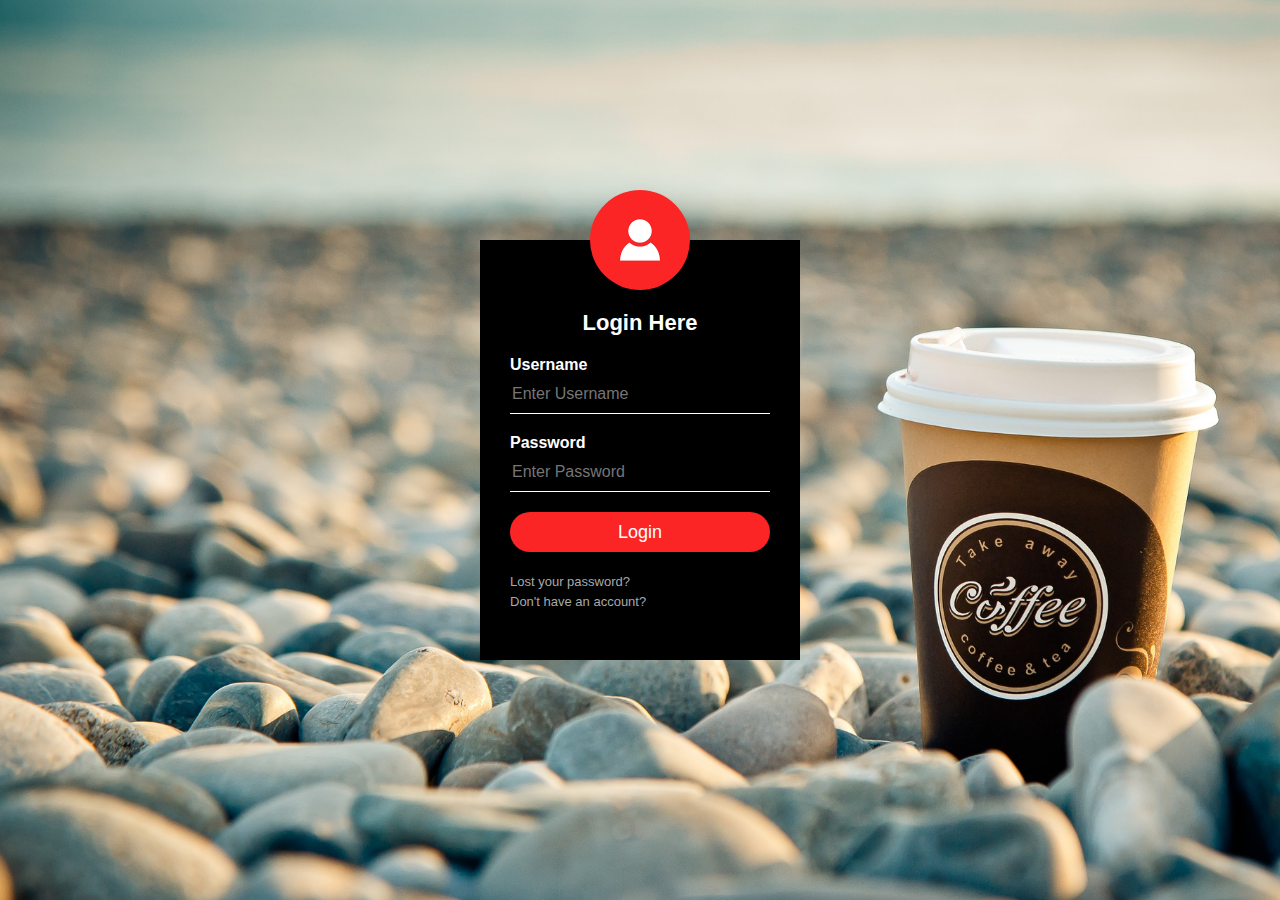
==== index.html @ 4ff78fb0 "Add files via upload" ====
<html>
	<head>
		<link href="style.css" rel="stylesheet">
		<title>Everestus Login page	</title>
	</head>
	<body>
		<div class="loginbox">
		<img class="avatar" src="avatar.png">
		<h1>Login Here</h1>
		<form>
		<p class="username">Username</p>
		<input type="text" name="" placeholder="Enter Username">
		<p  class="password"> Password</p>
		<input type="password" name="" placeholder="Enter Password">
		<input type="submit" name="" value="Login">
		<a href="#">Lost your password?</a><br />
		<a href="#">Don't have an account?</a>
		

		</form>
		</div>
	</body>

</html>
---- style.css ----
body{
	margin:0;
	padding:0;
	background:url(pic1.jpg);
	background-size:cover;
	background-position:center;
	font-family:sans-serif;
}
.loginbox{
	background:#000;
	color:#fff;
	width:320px;
	height:420px;
	position:absolute;
	top:50%;
	left:50%;
	transform:translate(-50%,-50%);
	box-sizing:border-box;
	padding:70px 30px;
}
.avatar{
	width:100px;
	height:100px;
	border-radius:50%;
	position:absolute;
	top:-50px;
	left:110px;
}
.loginbox h1{
	font-size:22px;
	text-align:center;
	margin:0;
	padding:0 0 20px;
}
.loginbox p{
	margin:0;
	padding:0;
	font-weight:bold;
}
.loginbox input{
	margin-bottom:20px;
	width:100%;
	
}
.loginbox input[type="text"],input[type="password"]{
	border:none;
	height:40px;
	font-size:16px;
	outline:none;
	background:transparent;
	border-bottom: 1px solid #fff;
	color:#fff;
}
.loginbox input[type="submit"]{
	height:40px;
	font-size:18px;
	border-radius:20px;
	color:#fff;
	background:#fb2525;
	border:none;
	transition:0.5s;
}
.loginbox input[type="submit"]:hover{
	color:#000;
	background:#f0c869;
	cursor:pointer;
}
.loginbox a{
	text-decoration:none;
	font-size:13px;
	color:darkgrey;
	line-height:20px;
}
.loginbox a:hover{
	color:#f0c869;
}
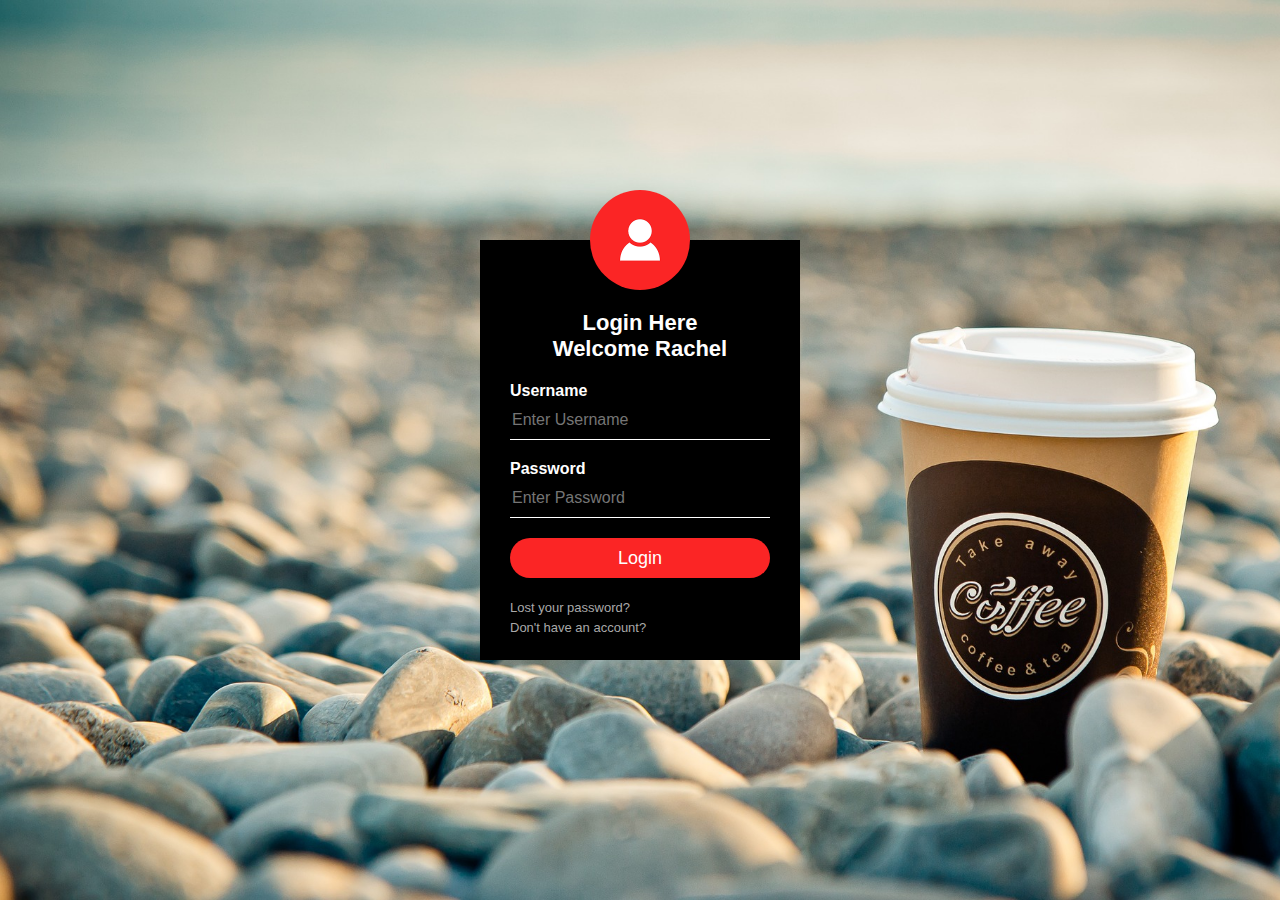
==== commit 76824f99: "Update index.html" ====
--- a/index.html
+++ b/index.html
@@ -1,14 +1,16 @@
 
 <html>
 	<head>
+		<meta name="viewport" content="width=device-width, initial-scale=1.0">
 		<link href="style.css" rel="stylesheet">
 		<title>Everestus Login page	</title>
 	</head>
 	<body>
 		<div class="loginbox">
 		<img class="avatar" src="avatar.png">
-		<h1>Login Here</h1>
-		<form>
+		<h1>Login Here <br />
+			Welcome Rachel</h1>
+		<form >
 		<p class="username">Username</p>
 		<input type="text" name="" placeholder="Enter Username">
 		<p  class="password"> Password</p>
@@ -22,4 +24,4 @@
 		</div>
 	</body>
 
-</html>+</html>
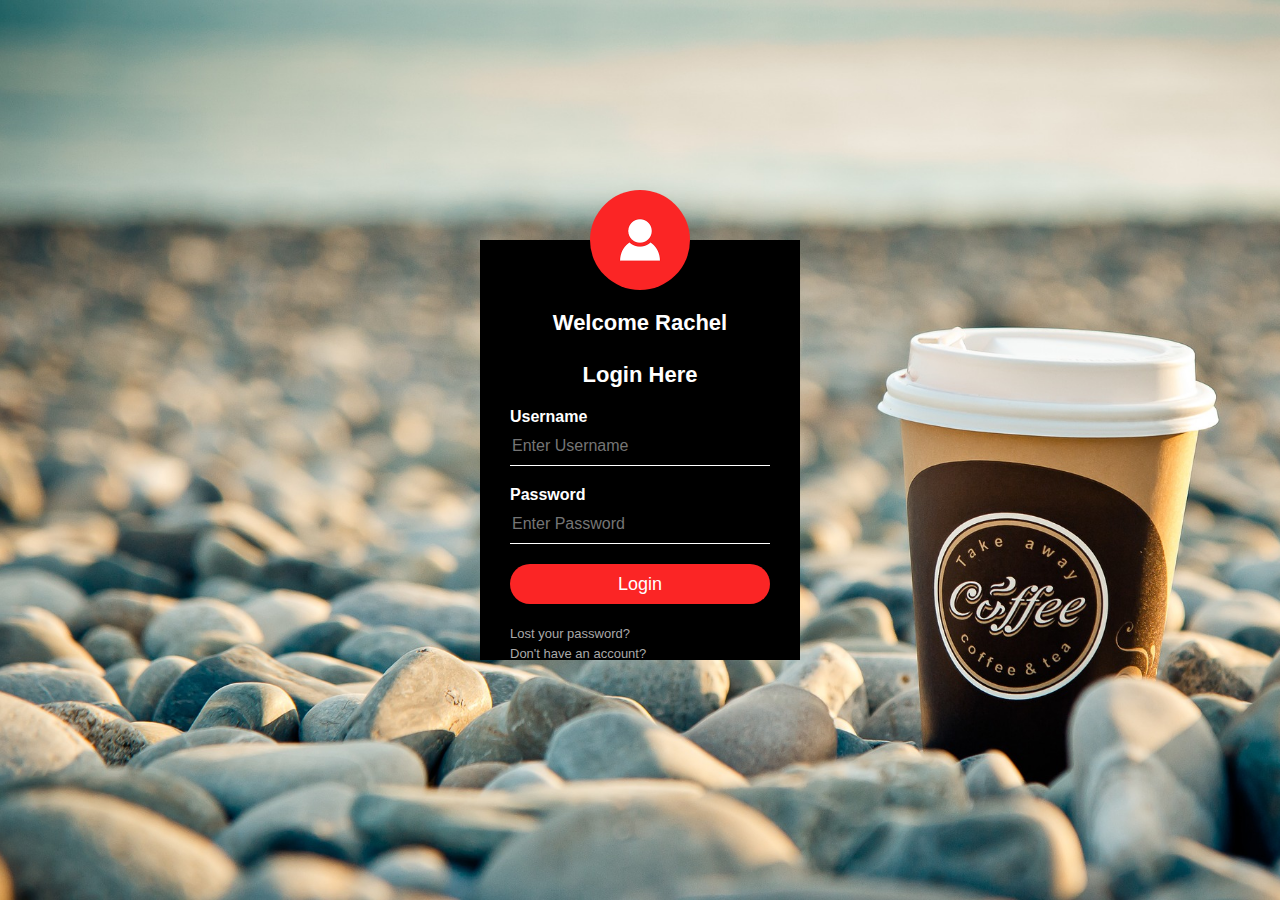
==== commit 1b4e70b4: "Update index.html" ====
--- a/index.html
+++ b/index.html
@@ -8,8 +8,9 @@
 	<body>
 		<div class="loginbox">
 		<img class="avatar" src="avatar.png">
-		<h1>Login Here <br />
-			Welcome Rachel</h1>
+		<h1> Welcome Rachel<br /><br />
+			Login Here 
+			</h1>
 		<form >
 		<p class="username">Username</p>
 		<input type="text" name="" placeholder="Enter Username">
